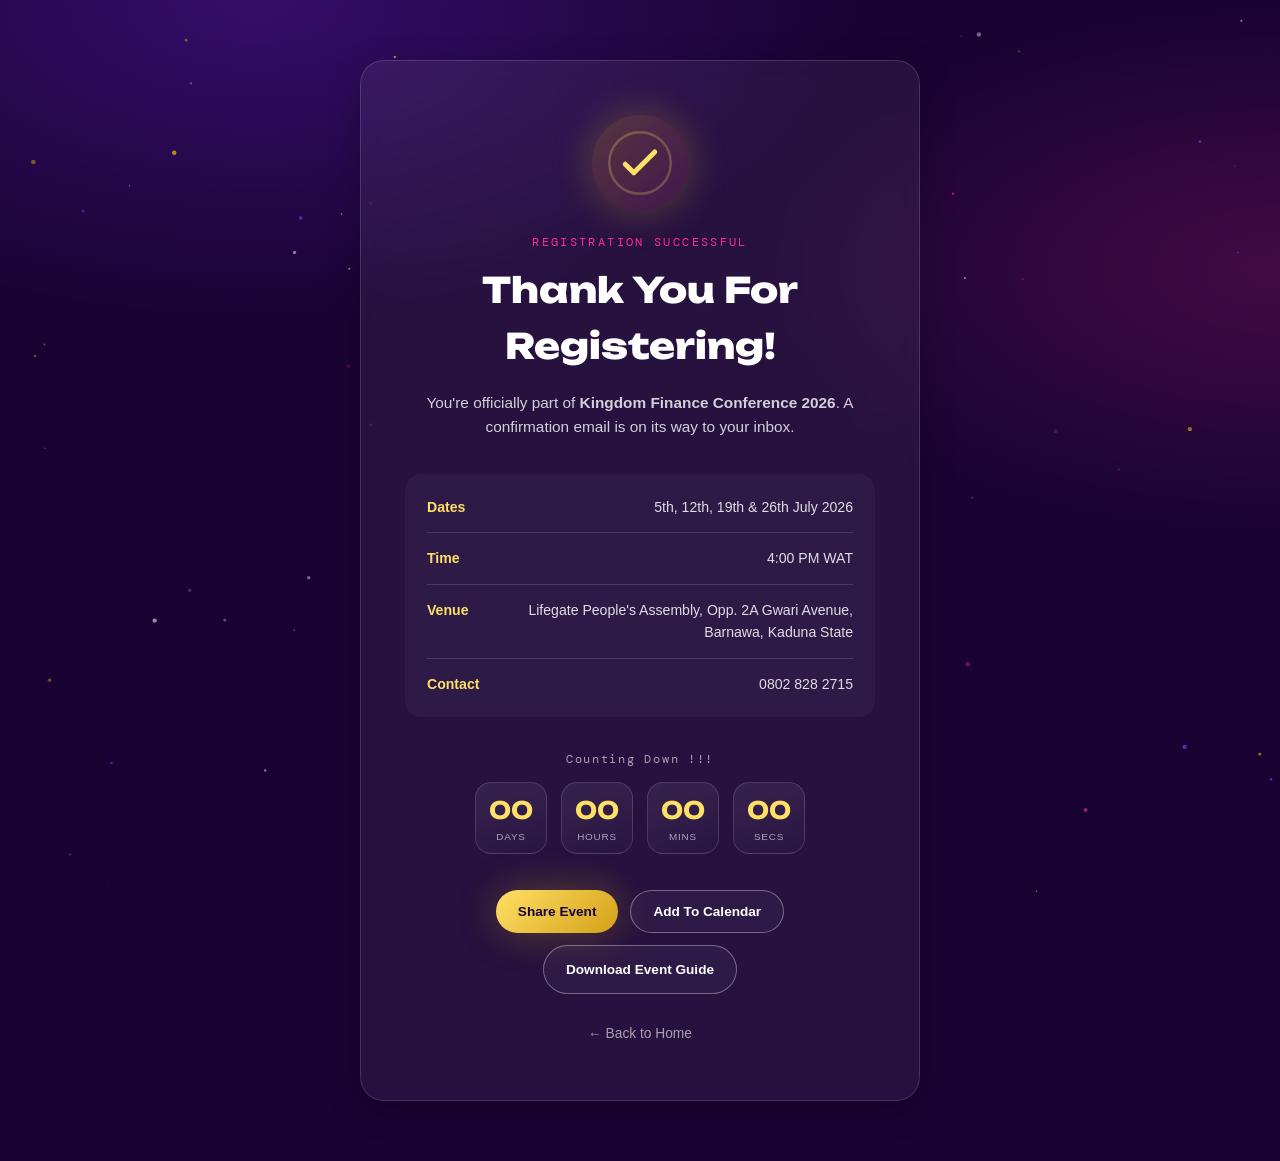
==== thank-you.html @ 5153dd6d "Add files via upload" ====
<!DOCTYPE html>
<html lang="en">
<head>
<meta charset="UTF-8">
<meta name="viewport" content="width=device-width, initial-scale=1.0">
<title>Registration Successful | Kingdom Finance Conference 2026</title>
<meta name="description" content="You're registered for Kingdom Finance Series 2026. See you there!">
<meta name="robots" content="noindex">
<link rel="preconnect" href="https://fonts.googleapis.com">
<link href="https://fonts.googleapis.com/css2?family=Unbounded:wght@400;600;700;800;900&family=Inter:wght@400;500;600;700;800&family=DM+Mono:wght@400;500&display=swap" rel="stylesheet">
<link rel="stylesheet" href="style.css">
<link rel="stylesheet" href="thank-you.css">
</head>
<body>

<canvas id="particleCanvas" aria-hidden="true"></canvas>

<main class="ty-wrap">
  <div class="ty-card glass-card">
    <div class="ty-check" id="tyCheck">
      <svg viewBox="0 0 52 52" width="64" height="64">
        <circle cx="26" cy="26" r="25" fill="none" stroke="currentColor" stroke-width="2" opacity="0.25"/>
        <path id="checkPath" fill="none" stroke="currentColor" stroke-width="4" stroke-linecap="round" stroke-linejoin="round" d="M14 27l7 7 17-17"/>
      </svg>
    </div>

    <p class="ty-eyebrow">REGISTRATION SUCCESSFUL</p>
    <h1 class="ty-title">Thank You For Registering<span id="tyName"></span>!</h1>
    <p class="ty-sub">You're officially part of <strong>Kingdom Finance Conference 2026</strong>. A confirmation email is on its way to your inbox.</p>

    <div class="ty-details">
      <div class="ty-detail-row">
        <span class="ty-label">Dates</span>
        <span class="ty-value">5th, 12th, 19th &amp; 26th July 2026</span>
      </div>
      <div class="ty-detail-row">
        <span class="ty-label">Time</span>
        <span class="ty-value">4:00 PM WAT</span>
      </div>
      <div class="ty-detail-row">
        <span class="ty-label">Venue</span>
        <span class="ty-value">Lifegate People's Assembly, Opp. 2A Gwari Avenue, Barnawa, Kaduna State</span>
      </div>
      <div class="ty-detail-row">
        <span class="ty-label">Contact</span>
        <span class="ty-value">0802 828 2715</span>
      </div>
    </div>

    <div class="ty-countdown">
      <p class="countdown-label">Counting Down !!!</p>
      <div class="countdown-grid">
        <div class="countdown-cell"><span id="cdDays">00</span><small>Days</small></div>
        <div class="countdown-cell"><span id="cdHours">00</span><small>Hours</small></div>
        <div class="countdown-cell"><span id="cdMins">00</span><small>Mins</small></div>
        <div class="countdown-cell"><span id="cdSecs">00</span><small>Secs</small></div>
      </div>
    </div>

    <div class="ty-actions">
      <button class="btn btn-primary" id="shareBtn">Share Event</button>
      <button class="btn btn-ghost" id="calendarBtn">Add To Calendar</button>
      <a class="btn btn-ghost" id="guideBtn" href="#">Download Event Guide</a>
    </div>

    <a href="index.html" class="ty-back">← Back to Home</a>
  </div>
</main>

<script src="script.js"></script>
<script src="thank-you.js"></script>
</body>
</html>
---- style.css ----
/* ============================================================
   KINGDOM FINANCE SERIES 2026 — STYLE SYSTEM
   Templebreed International
   Palette: Deep Royal Purple, Electric Violet, Bright Gold,
            Neon Pink, White
   ============================================================ */

:root{
  --royal-purple: #2A0A52;
  --royal-purple-deep: #190333;
  --electric-violet: #6E1FCE;
  --electric-violet-2: #8A3FFC;
  --gold: #FFD400;
  --gold-soft: #FFE066;
  --gold-deep: #D4A017;
  --neon-pink: #FF2E92;
  --white: #FFFFFF;
  --ink: #15052B;
  --glass-bg: rgba(255,255,255,0.06);
  --glass-border: rgba(255,255,255,0.14);

  --font-display: 'Unbounded', sans-serif;
  --font-body: 'Inter', sans-serif;
  --font-mono: 'DM Mono', monospace;

  --radius-lg: 24px;
  --radius-md: 16px;
  --radius-sm: 10px;

  --shadow-glow-gold: 0 0 40px rgba(255,212,0,0.25);
  --shadow-glow-pink: 0 0 50px rgba(255,46,146,0.25);
  --ease: cubic-bezier(.16,1,.3,1);
}

*{ margin:0; padding:0; box-sizing:border-box; }

html{ scroll-behavior:smooth; }

body{
  font-family: var(--font-body);
  background: var(--royal-purple-deep);
  color: var(--white);
  overflow-x: hidden;
  line-height:1.6;
}

@media (prefers-reduced-motion: reduce){
  *{ animation-duration:.001ms !important; animation-iteration-count:1 !important; transition-duration:.001ms !important; scroll-behavior:auto !important; }
}

a{ color:inherit; text-decoration:none; }
ul{ list-style:none; }
img{ max-width:100%; display:block; }
button{ font-family:inherit; cursor:pointer; border:none; background:none; color:inherit; }
input, select, textarea{ font-family:inherit; }
:focus-visible{ outline:2px solid var(--gold); outline-offset:3px; }

.container{ max-width:1180px; margin:0 auto; padding:0 24px; }

/* ============ BACKGROUND PARTICLE CANVAS ============ */
#particleCanvas{
  position:fixed; inset:0; width:100%; height:100%;
  z-index:0; pointer-events:none;
  background:
    radial-gradient(ellipse 80% 60% at 20% 0%, rgba(110,31,206,0.35), transparent 60%),
    radial-gradient(ellipse 70% 50% at 100% 30%, rgba(255,46,146,0.18), transparent 60%),
    var(--royal-purple-deep);
}

main, .site-header, .site-footer{ position:relative; z-index:1; }

/* ============ LOADER ============ */
#loader{
  position:fixed; inset:0; z-index:9999;
  background: radial-gradient(ellipse at 50% 30%, var(--royal-purple) 0%, var(--royal-purple-deep) 70%);
  display:flex; align-items:center; justify-content:center;
  transition: opacity .8s var(--ease), visibility .8s var(--ease);
}
#loader.loaded{ opacity:0; visibility:hidden; }
.loader-inner{ text-align:center; }
.loader-crest{ margin-bottom:18px; animation: floaty 2.4s ease-in-out infinite; }
@keyframes floaty{ 0%,100%{ transform:translateY(0); } 50%{ transform:translateY(-8px); } }
.loader-eyebrow{ font-family:var(--font-mono); font-size:.7rem; letter-spacing:.2em; color:var(--gold-soft); margin-bottom:8px; }
.loader-text{ font-family:var(--font-display); font-size:1rem; font-weight:600; max-width:320px; margin:0 auto 18px; }
.dots span{ animation: blink 1.4s infinite; opacity:0; }
.dots span:nth-child(2){ animation-delay:.2s; }
.dots span:nth-child(3){ animation-delay:.4s; }
@keyframes blink{ 0%,100%{ opacity:0; } 50%{ opacity:1; } }
.loader-bar{ width:220px; height:3px; background:rgba(255,255,255,.15); border-radius:99px; margin:0 auto; overflow:hidden; }
.loader-bar-fill{ height:100%; width:0%; background:linear-gradient(90deg,var(--gold-deep),var(--gold)); transition: width .3s linear; }

/* ============ NAVIGATION ============ */
.site-header{
  position:fixed; top:0; left:0; right:0; z-index:500;
  transition: background .35s var(--ease), box-shadow .35s var(--ease), padding .35s var(--ease);
  padding:18px 0;
}
.site-header.scrolled{
  background: rgba(21,5,43,0.78);
  backdrop-filter: blur(16px);
  box-shadow: 0 4px 30px rgba(0,0,0,.35);
  padding:10px 0;
}
.navbar{
  max-width:1180px; margin:0 auto; padding:0 24px;
  display:flex; align-items:center; justify-content:space-between;
}
.brand{ display:flex; align-items:center; gap:10px; font-family:var(--font-display); }
.brand-mark{
  display:inline-flex; align-items:center; justify-content:center;
  width:38px; height:38px; border-radius:10px;
  background: linear-gradient(135deg, var(--gold-soft), var(--gold-deep));
  color: var(--royal-purple-deep); font-weight:800; font-size:.8rem;
}
.brand-text{ font-size:.78rem; font-weight:700; letter-spacing:.04em; }
.brand-text em{ font-style:normal; color:var(--gold-soft); }

.nav-links{ display:flex; align-items:center; gap:28px; }
.nav-link{ font-size:.88rem; font-weight:500; color:rgba(255,255,255,.85); position:relative; padding:4px 0; transition:color .25s; }
.nav-link::after{ content:''; position:absolute; left:0; bottom:-4px; width:0; height:2px; background:var(--gold); transition:width .3s var(--ease); }
.nav-link:hover, .nav-link.active-link{ color:var(--white); }
.nav-link:hover::after, .nav-link.active-link::after{ width:100%; }
.nav-cta{
  background: linear-gradient(135deg, var(--neon-pink), var(--electric-violet));
  padding:9px 20px !important; border-radius:99px; font-weight:700;
  box-shadow: 0 4px 18px rgba(255,46,146,.35);
}
.nav-cta::after{ display:none; }

.hamburger{ display:none; flex-direction:column; gap:5px; padding:6px; }
.hamburger span{ width:24px; height:2px; background:var(--white); border-radius:2px; transition:.3s; }

@media (max-width: 880px){
  .hamburger{ display:flex; }
  .nav-links{
    position:fixed; top:0; right:-100%; height:100vh; width:78%; max-width:320px;
    background: rgba(21,5,43,0.97); backdrop-filter:blur(20px);
    flex-direction:column; justify-content:center; gap:28px;
    transition:right .4s var(--ease); padding:40px;
  }
  .nav-links.open{ right:0; }
  .nav-cta{ display:inline-block; }
}

/* ============ BUTTONS ============ */
.btn{
  display:inline-flex; align-items:center; justify-content:center; gap:8px;
  padding:15px 32px; border-radius:99px; font-weight:700; font-size:.92rem;
  transition: transform .25s var(--ease), box-shadow .25s var(--ease), opacity .25s;
  cursor:pointer;
}
.btn-primary{
  background: linear-gradient(135deg, var(--gold-soft), var(--gold-deep));
  color: var(--royal-purple-deep);
  box-shadow: var(--shadow-glow-gold);
}
.btn-primary:hover{ transform: translateY(-3px); box-shadow:0 10px 40px rgba(255,212,0,.4); }
.btn-ghost{
  border:1.5px solid rgba(255,255,255,.35); color:var(--white); background:rgba(255,255,255,.04);
}
.btn-ghost:hover{ border-color:var(--gold-soft); background:rgba(255,255,255,.08); transform: translateY(-3px); }

/* ============ GLASS CARD ============ */
.glass-card{
  background: var(--glass-bg);
  border: 1px solid var(--glass-border);
  border-radius: var(--radius-lg);
  backdrop-filter: blur(14px);
  box-shadow: 0 8px 32px rgba(0,0,0,.25);
}

/* ============ HERO ============ */
.hero{
  position:relative; min-height:100vh; display:flex; flex-direction:column;
  align-items:center; justify-content:center; text-align:center;
  padding:140px 24px 80px; overflow:hidden;
}
.hero-bg{ position:absolute; inset:0; z-index:-1; }
.hero-glow{ position:absolute; border-radius:50%; filter:blur(80px); opacity:.55; }
.glow-1{ width:480px; height:480px; background:var(--electric-violet); top:-160px; left:-120px; animation: drift1 16s ease-in-out infinite; }
.glow-2{ width:420px; height:420px; background:var(--neon-pink); bottom:-140px; right:-100px; animation: drift2 18s ease-in-out infinite; }
.glow-3{ width:360px; height:360px; background:var(--gold-deep); top:30%; right:10%; opacity:.25; animation: drift1 22s ease-in-out infinite reverse; }
@keyframes drift1{ 0%,100%{ transform:translate(0,0); } 50%{ transform:translate(40px,30px); } }
@keyframes drift2{ 0%,100%{ transform:translate(0,0); } 50%{ transform:translate(-30px,-40px); } }
.hero-grid{
  position:absolute; inset:0;
  background-image: linear-gradient(rgba(255,255,255,.04) 1px, transparent 1px), linear-gradient(90deg, rgba(255,255,255,.04) 1px, transparent 1px);
  background-size: 48px 48px;
  mask-image: radial-gradient(ellipse 60% 50% at 50% 40%, black, transparent);
}

.hero-content{ max-width:900px; position:relative; }
.hero-eyebrow{ font-family:var(--font-mono); letter-spacing:.25em; font-size:.72rem; color:var(--gold-soft); margin-bottom:18px; }
.hero-title{ font-family:var(--font-display); font-weight:800; line-height:.98; }
.hero-title .line{ display:block; font-size:clamp(2.6rem, 9vw, 6rem); }
.gold-text{ background: linear-gradient(135deg, var(--gold-soft), var(--gold-deep)); -webkit-background-clip:text; background-clip:text; color:transparent; }
.series-line{ display:flex; align-items:baseline; justify-content:center; gap:14px; font-size:clamp(2.6rem,9vw,6rem); }
.year-tag{ font-style:normal; font-size:.4em; padding:4px 14px; border:2px solid var(--neon-pink); border-radius:99px; color:var(--neon-pink); }

.hero-subtitle{ margin-top:22px; font-size:clamp(1.05rem,2.4vw,1.35rem); color:rgba(255,255,255,.88); font-weight:500; }

.hero-meta{ display:flex; flex-wrap:wrap; justify-content:center; gap:14px; margin-top:34px; }
.meta-pill{
  display:flex; flex-direction:column; gap:2px; padding:12px 20px;
  background:var(--glass-bg); border:1px solid var(--glass-border); border-radius:var(--radius-md);
  backdrop-filter:blur(10px); min-width:170px;
}
.meta-label{ font-family:var(--font-mono); font-size:.62rem; letter-spacing:.15em; color:var(--gold-soft); }
.meta-value{ font-size:.88rem; font-weight:600; }

.hero-cta-row{ display:flex; gap:16px; justify-content:center; margin-top:36px; flex-wrap:wrap; }

.countdown{ margin-top:50px; }
.countdown-label{ font-family:var(--font-mono); font-size:.72rem; letter-spacing:.15em; color:rgba(255,255,255,.6); margin-bottom:12px; }
.countdown-grid{ display:flex; gap:14px; justify-content:center; }
.countdown-cell{
  display:flex; flex-direction:column; align-items:center; justify-content:center;
  width:72px; height:72px; border-radius:var(--radius-md);
  background:linear-gradient(160deg, rgba(255,255,255,.08), rgba(255,255,255,.02));
  border:1px solid var(--glass-border);
}
.countdown-cell span{ font-family:var(--font-display); font-size:1.5rem; font-weight:700; color:var(--gold-soft); }
.countdown-cell small{ font-size:.62rem; color:rgba(255,255,255,.6); text-transform:uppercase; letter-spacing:.08em; }

.scroll-cue{ position:absolute; bottom:28px; left:50%; transform:translateX(-50%); }
.scroll-cue span{
  display:block; width:26px; height:42px; border:2px solid rgba(255,255,255,.4); border-radius:99px; position:relative;
}
.scroll-cue span::after{
  content:''; position:absolute; top:6px; left:50%; width:4px; height:8px; background:var(--gold-soft); border-radius:99px; transform:translateX(-50%);
  animation: scrollDot 1.6s infinite;
}
@keyframes scrollDot{ 0%{ opacity:1; top:6px; } 100%{ opacity:0; top:22px; } }

/* ============ SECTION GENERIC ============ */
.section{ padding:110px 0; position:relative; }
.section-eyebrow{ font-family:var(--font-mono); letter-spacing:.22em; font-size:.72rem; color:var(--gold-soft); text-align:center; margin-bottom:14px; }
.section-title{ font-family:var(--font-display); font-weight:700; font-size:clamp(1.8rem,4.2vw,2.8rem); text-align:center; max-width:720px; margin:0 auto 18px; line-height:1.15; }
.section-lead{ text-align:center; max-width:640px; margin:0 auto 50px; color:rgba(255,255,255,.78); font-size:1.02rem; }
.sub-heading{ font-family:var(--font-display); font-size:1.15rem; margin:50px 0 24px; color:var(--gold-soft); text-align:center; }

/* ============ ABOUT ============ */
.about-grid{ display:grid; grid-template-columns:repeat(3,1fr); gap:24px; margin-top:50px; }
.about-card{ padding:32px 28px; transition: transform .3s var(--ease), border-color .3s; }
.about-card:hover{ transform:translateY(-6px); border-color:rgba(255,212,0,.4); }
.about-card h3{ font-family:var(--font-display); font-size:1.1rem; margin-bottom:12px; color:var(--gold-soft); }
.about-card p{ color:rgba(255,255,255,.8); font-size:.95rem; }
@media (max-width:880px){ .about-grid{ grid-template-columns:1fr; } }

/* ============ WHY ATTEND ============ */
.why-grid{ display:grid; grid-template-columns:repeat(3,1fr); gap:22px; margin-top:50px; }
.why-card{
  padding:30px 26px; border-radius:var(--radius-lg);
  background:linear-gradient(160deg, rgba(110,31,206,.18), rgba(255,255,255,.03));
  border:1px solid var(--glass-border);
  opacity:0; transform:translateY(24px); transition: opacity .6s var(--ease), transform .6s var(--ease), border-color .3s;
}
.why-card.in-view{ opacity:1; transform:translateY(0); }
.why-card:hover{ border-color:var(--neon-pink); }
.why-icon{ font-size:2rem; margin-bottom:14px; }
.why-card h3{ font-family:var(--font-display); font-size:1.02rem; margin-bottom:8px; }
.why-card p{ color:rgba(255,255,255,.76); font-size:.9rem; }
@media (max-width:880px){ .why-grid{ grid-template-columns:1fr 1fr; } }
@media (max-width:560px){ .why-grid{ grid-template-columns:1fr; } }

/* ============ SPEAKERS ============ */
.speaker-grid{ display:grid; grid-template-columns:repeat(4,1fr); gap:22px; margin-bottom:10px; }
.speaker-card{ padding:28px 22px; text-align:center; transition: transform .3s var(--ease); }
.speaker-card:hover{ transform:translateY(-8px); }
.speaker-photo{
  position:relative; overflow:hidden;
  width:84px; height:84px; border-radius:50%; margin:0 auto 16px;
  display:flex; align-items:center; justify-content:center;
  font-family:var(--font-display); font-weight:700; font-size:1.4rem; color:var(--white);
  box-shadow: 0 0 0 4px rgba(255,255,255,.08);
}
.speaker-photo img{
  position:absolute; inset:0; width:100%; height:100%; object-fit:cover;
  opacity:0; transition:opacity .35s var(--ease);
}
.speaker-photo img.loaded{ opacity:1; }
.speaker-photo img.loaded ~ .speaker-initials{ opacity:0; }
.speaker-initials{ position:relative; z-index:1; transition:opacity .35s var(--ease); }
.speaker-photo--ap{ background:linear-gradient(135deg,#FFD400,#D4A017); color:var(--royal-purple-deep); }
.speaker-photo--si{ background:linear-gradient(135deg,#6E1FCE,#3A0E70); }
.speaker-photo--ns{ background:linear-gradient(135deg,#FF2E92,#A2106A); }
.speaker-photo--jo{ background:linear-gradient(135deg,#3FA7FF,#1C4F8C); }
.speaker-photo--jr{ background:linear-gradient(135deg,#FFE066,#D4A017); color:var(--royal-purple-deep); }
.speaker-photo--jw{ background:linear-gradient(135deg,#6FE2A6,#1C8C5B); }
.speaker-photo--su{ background:linear-gradient(135deg,#FF8FD0,#C2287F); }
.speaker-card h4{ font-family:var(--font-display); font-size:1rem; margin-bottom:4px; }
.speaker-title{ font-size:.78rem; color:var(--gold-soft); margin-bottom:10px; }
.speaker-bio{ font-size:.85rem; color:rgba(255,255,255,.72); }
@media (max-width:980px){ .speaker-grid{ grid-template-columns:repeat(2,1fr); } }
@media (max-width:560px){ .speaker-grid{ grid-template-columns:1fr; } }

/* ============ SCHEDULE / TIMELINE ============ */
.timeline{ position:relative; max-width:760px; margin:50px auto 0; }
.timeline-line{ position:absolute; left:24px; top:0; bottom:0; width:2px; background:linear-gradient(180deg, var(--gold-deep), var(--electric-violet)); }
.timeline-item{ position:relative; padding-left:70px; margin-bottom:30px; opacity:0; transform:translateX(-20px); transition: opacity .6s var(--ease), transform .6s var(--ease); }
.timeline-item.in-view{ opacity:1; transform:translateX(0); }
.timeline-dot{
  position:absolute; left:0; top:0; width:48px; height:48px; border-radius:50%;
  background:linear-gradient(135deg,var(--gold-soft),var(--gold-deep)); color:var(--royal-purple-deep);
  display:flex; align-items:center; justify-content:center; font-family:var(--font-display); font-weight:800;
  box-shadow:var(--shadow-glow-gold);
}
.timeline-card{ padding:22px 26px; }
.timeline-date{ font-family:var(--font-mono); font-size:.74rem; color:var(--neon-pink); letter-spacing:.05em; }
.timeline-card h4{ font-family:var(--font-display); font-size:1.1rem; margin:6px 0; }
.timeline-card p{ font-size:.88rem; color:rgba(255,255,255,.75); }

/* ============ TESTIMONIALS ============ */
.testimonial-carousel{ max-width:680px; margin:40px auto 0; position:relative; overflow:hidden; }
.testimonial-track{ display:flex; transition: transform .5s var(--ease); }
.testimonial-card{ min-width:100%; padding:40px; text-align:center; }
.testimonial-quote{ font-size:1.1rem; font-style:italic; margin-bottom:18px; color:rgba(255,255,255,.92); }
.testimonial-name{ color:var(--gold-soft); font-weight:600; font-size:.9rem; }
.testimonial-dots{ display:flex; justify-content:center; gap:8px; margin-top:24px; }
.testimonial-dots button{ width:9px; height:9px; border-radius:50%; background:rgba(255,255,255,.25); }
.testimonial-dots button.active{ background:var(--gold-soft); }

/* ============ REGISTER FORM ============ */
.register-wrap{ max-width:760px; margin:0 auto; padding:44px; }
.form-row{ display:grid; grid-template-columns:1fr 1fr; gap:20px; }
.form-group{ margin-bottom:22px; display:flex; flex-direction:column; gap:8px; }
.form-group label{ font-size:.86rem; font-weight:600; color:rgba(255,255,255,.9); }
.req{ color:var(--neon-pink); }
.form-group input, .form-group select, .form-group textarea{
  padding:13px 16px; border-radius:var(--radius-sm); border:1px solid var(--glass-border);
  background:rgba(255,255,255,.06); color:var(--white); font-size:.92rem;
  transition: border-color .25s, background .25s;
}
.form-group input::placeholder, .form-group textarea::placeholder{ color:rgba(255,255,255,.4); }
.form-group input:focus, .form-group select:focus, .form-group textarea:focus{ border-color:var(--gold-soft); background:rgba(255,255,255,.1); }
.form-group select option{ color:#111; }
.form-group.error input, .form-group.error select, .form-group.error textarea{ border-color:var(--neon-pink); }
.error-msg{ font-size:.76rem; color:var(--neon-pink); min-height:14px; }

.radio-group{ display:flex; gap:10px; flex-wrap:wrap; }
.radio-pill{ display:flex; align-items:center; gap:6px; padding:9px 16px; border-radius:99px; border:1px solid var(--glass-border); background:rgba(255,255,255,.05); font-size:.85rem; cursor:pointer; }
.radio-pill input{ accent-color:var(--gold); }

.btn-submit{ width:100%; position:relative; margin-top:10px; }
.btn-submit .btn-spinner{ display:none; width:18px; height:18px; border:2.5px solid rgba(42,10,82,.3); border-top-color:var(--royal-purple-deep); border-radius:50%; animation:spin .7s linear infinite; }
.btn-submit.loading .btn-text{ opacity:0; }
.btn-submit.loading .btn-spinner{ display:block; position:absolute; }
@keyframes spin{ to{ transform:rotate(360deg); } }
.form-note{ text-align:center; font-size:.78rem; color:rgba(255,255,255,.55); margin-top:16px; }
.form-banner{
  text-align:center; font-size:.88rem; font-weight:600; padding:13px 18px; border-radius:var(--radius-sm);
  background:rgba(255,46,146,.12); border:1px solid rgba(255,46,146,.4); color:#FFD9EB; margin-bottom:18px;
}
.form-banner.success{
  background:rgba(255,212,0,.1); border-color:rgba(255,212,0,.4); color:var(--gold-soft);
}

@media (max-width:700px){ .form-row{ grid-template-columns:1fr; } .register-wrap{ padding:28px; } }

/* Success overlay (in-page) */
.success-overlay{
  position:fixed; inset:0; z-index:9000; display:flex; align-items:center; justify-content:center;
  background:rgba(15,4,30,.88); backdrop-filter:blur(8px); opacity:0; pointer-events:none; transition:opacity .4s;
}
.success-overlay.show{ opacity:1; pointer-events:all; }
.success-box{ text-align:center; padding:50px 40px; max-width:380px; }
.success-check{ width:72px; height:72px; margin:0 auto 20px; border-radius:50%; background:linear-gradient(135deg,var(--gold-soft),var(--gold-deep)); display:flex; align-items:center; justify-content:center; font-size:2rem; color:var(--royal-purple-deep); animation:popIn .5s var(--ease); }
@keyframes popIn{ 0%{ transform:scale(0); } 70%{ transform:scale(1.15); } 100%{ transform:scale(1); } }

/* ============ FAQ ============ */
.faq-list{ max-width:720px; margin:40px auto 0; display:flex; flex-direction:column; gap:14px; }
.faq-item{ overflow:hidden; }
.faq-question{
  width:100%; display:flex; justify-content:space-between; align-items:center;
  padding:20px 26px; font-size:.96rem; font-weight:600; text-align:left;
}
.faq-toggle{ font-size:1.3rem; color:var(--gold-soft); transition:transform .3s; }
.faq-item.open .faq-toggle{ transform:rotate(45deg); }
.faq-answer{ max-height:0; overflow:hidden; transition:max-height .35s var(--ease); }
.faq-answer p{ padding:0 26px 20px; color:rgba(255,255,255,.78); font-size:.9rem; }

/* ============ CONTACT ============ */
.contact-grid{ display:grid; grid-template-columns:1fr 1fr; gap:24px; margin-top:50px; align-items:start; }
.contact-info{ display:flex; flex-direction:column; gap:16px; }
.contact-row{ display:flex; gap:16px; align-items:flex-start; padding:20px 24px; }
.contact-icon{ font-size:1.4rem; }
.contact-row strong{ font-size:.9rem; display:block; margin-bottom:4px; }
.contact-row p{ font-size:.88rem; color:rgba(255,255,255,.78); }
.social-row{ display:flex; gap:10px; margin-top:6px; }
.social-pill{ padding:9px 18px; border-radius:99px; border:1px solid var(--glass-border); font-size:.82rem; transition: background .25s, border-color .25s; }
.social-pill:hover{ background:rgba(255,255,255,.08); border-color:var(--gold-soft); }
.contact-map{ overflow:hidden; padding:0; }
.contact-map iframe{ display:block; filter:grayscale(.15) contrast(1.05); }
@media (max-width:880px){ .contact-grid{ grid-template-columns:1fr; } }

/* ============ FOOTER ============ */
.site-footer{ padding:50px 0 30px; text-align:center; border-top:1px solid var(--glass-border); }
.footer-inner p{ font-size:.85rem; color:rgba(255,255,255,.6); margin-bottom:4px; }
.footer-brand{ font-family:var(--font-display); font-size:1.05rem; font-weight:700; color:var(--white); margin-bottom:10px; }
.footer-brand em{ font-style:normal; color:var(--gold-soft); }
.footer-copy{ margin-top:10px; font-size:.75rem; color:rgba(255,255,255,.4); }

/* Background example (optional) */
body {
 
  font-family: Arial, sans-serif;
}

/* Link styling */
.creator-link {
  color: rgb(231, 9, 9);
  text-decoration: none;
  font-weight: bold;
  transition: 0.3s ease;
}

/* Hover effect */
.creator-link:hover {
  color: black;
  background-color: rgb(213, 223, 15);
  padding: 3px 6px;
  border-radius: 4px;
}

/* Optional visited state */
.creator-link:visited {
  color: rgb(138, 77, 77);
}

/* ============ BACK TO TOP ============ */
#backToTop{
  position:fixed; bottom:26px; right:26px; width:48px; height:48px; border-radius:50%;
  background:linear-gradient(135deg,var(--gold-soft),var(--gold-deep)); color:var(--royal-purple-deep);
  font-size:1.2rem; font-weight:700; box-shadow:var(--shadow-glow-gold);
  opacity:0; pointer-events:none; transform:translateY(10px); transition:opacity .3s, transform .3s;
  z-index:400;
}
#backToTop.show{ opacity:1; pointer-events:all; transform:translateY(0); }

/* ============ REVEAL ANIMATION (generic) ============ */
.reveal{ opacity:0; transform:translateY(20px); transition:opacity .6s var(--ease), transform .6s var(--ease); }
.reveal.in-view{ opacity:1; transform:translateY(0); }

@media (max-width:600px){
  .section{ padding:70px 0; }
  .hero{ padding:120px 18px 60px; }
}
---- thank-you.css ----
/* ============================================================
   THANK-YOU PAGE STYLES — extends style.css
   ============================================================ */

body{ min-height:100vh; }

.ty-wrap{
  min-height:100vh; display:flex; align-items:center; justify-content:center;
  padding:60px 20px; position:relative; z-index:1;
}

.ty-card{
  max-width:560px; width:100%; padding:54px 44px; text-align:center;
  animation: tyEnter .7s var(--ease);
}
@keyframes tyEnter{ from{ opacity:0; transform:translateY(24px); } to{ opacity:1; transform:translateY(0); } }

.ty-check{
  width:96px; height:96px; margin:0 auto 22px; border-radius:50%;
  display:flex; align-items:center; justify-content:center;
  background:linear-gradient(135deg, rgba(255,212,0,.18), rgba(255,46,146,.12));
  color:var(--gold-soft);
  box-shadow: var(--shadow-glow-gold);
}
#checkPath{ stroke-dasharray:40; stroke-dashoffset:40; animation: drawCheck 0.8s var(--ease) 0.3s forwards; }
@keyframes drawCheck{ to{ stroke-dashoffset:0; } }

.ty-eyebrow{ font-family:var(--font-mono); letter-spacing:.2em; font-size:.74rem; color:var(--neon-pink); margin-bottom:10px; }
.ty-title{ font-family:var(--font-display); font-weight:800; font-size:clamp(1.6rem,5vw,2.2rem); margin-bottom:16px; }
.ty-sub{ color:rgba(255,255,255,.8); font-size:.96rem; margin-bottom:34px; }

.ty-details{ text-align:left; background:rgba(255,255,255,.04); border-radius:var(--radius-md); padding:8px 22px; margin-bottom:34px; }
.ty-detail-row{ display:flex; justify-content:space-between; gap:16px; padding:14px 0; border-bottom:1px solid var(--glass-border); font-size:.88rem; }
.ty-detail-row:last-child{ border-bottom:none; }
.ty-label{ color:var(--gold-soft); font-weight:600; flex-shrink:0; }
.ty-value{ text-align:right; color:rgba(255,255,255,.85); }

.ty-countdown{ margin-bottom:36px; }

.ty-actions{ display:flex; flex-wrap:wrap; gap:12px; justify-content:center; margin-bottom:26px; }
.ty-actions .btn{ padding:13px 22px; font-size:.85rem; }

.ty-back{ display:inline-block; color:rgba(255,255,255,.6); font-size:.86rem; transition:color .25s; }
.ty-back:hover{ color:var(--gold-soft); }

@media (max-width:480px){
  .ty-card{ padding:38px 24px; }
  .ty-actions{ flex-direction:column; }
  .ty-actions .btn{ width:100%; }
}
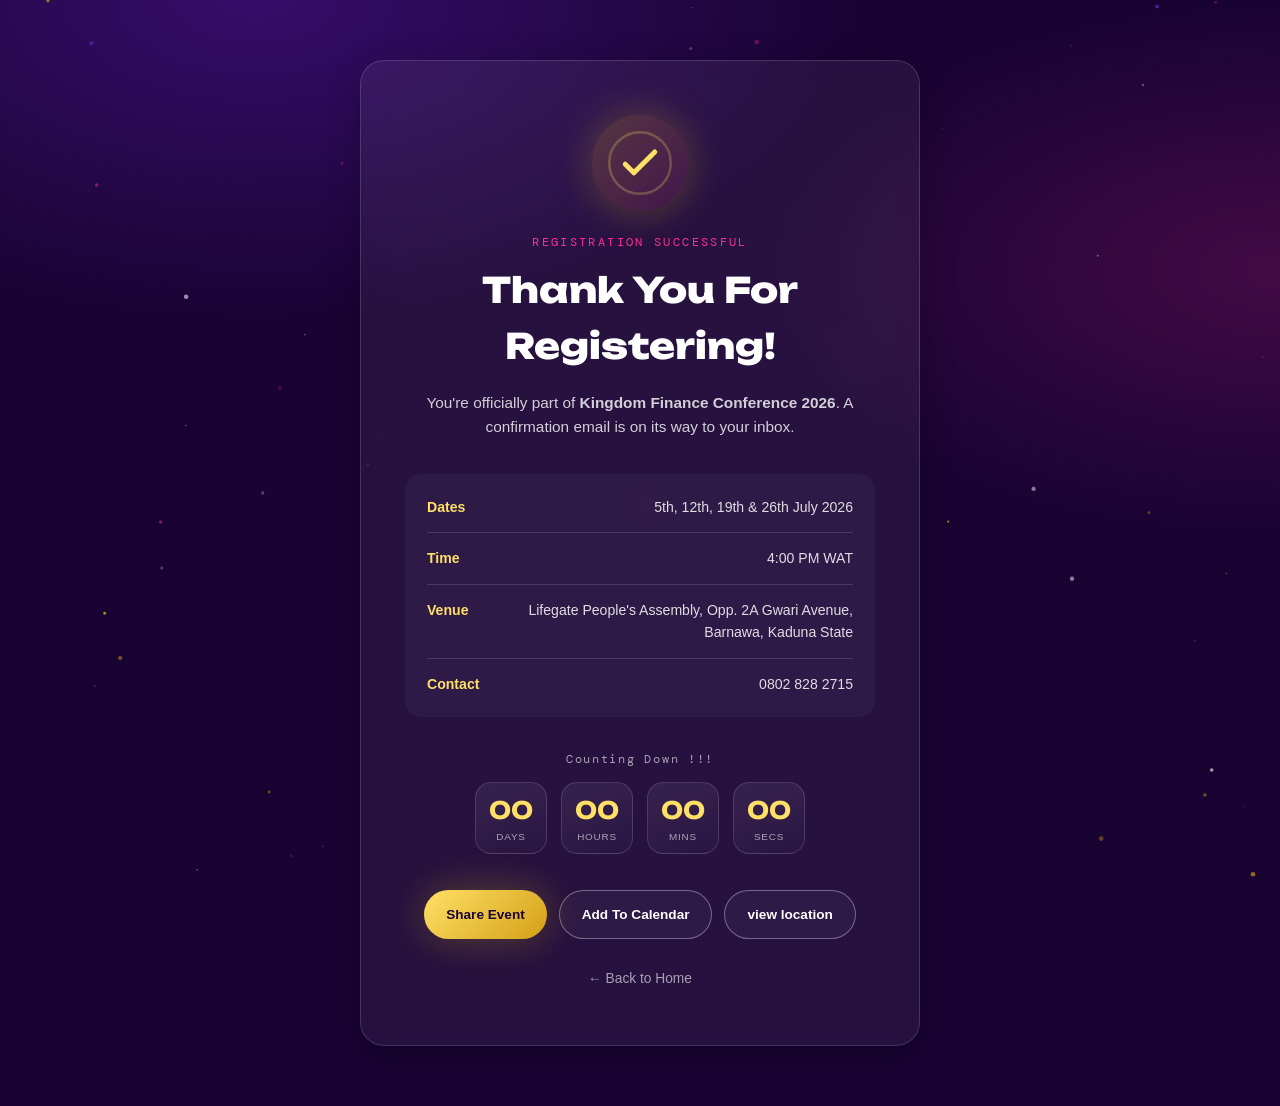
==== commit 39843b28: "Change download link text to 'view location'" ====
--- a/thank-you.html
+++ b/thank-you.html
@@ -60,7 +60,7 @@
     <div class="ty-actions">
       <button class="btn btn-primary" id="shareBtn">Share Event</button>
       <button class="btn btn-ghost" id="calendarBtn">Add To Calendar</button>
-      <a class="btn btn-ghost" id="guideBtn" href="#">Download Event Guide</a>
+      <a class="btn btn-ghost" id="guideBtn" href="#">view location</a>
     </div>
 
     <a href="index.html" class="ty-back">← Back to Home</a>
--- a/style.css
+++ b/style.css
@@ -265,7 +265,7 @@
 
 /* ============ SPEAKERS ============ */
 .speaker-grid{ display:grid; grid-template-columns:repeat(4,1fr); gap:22px; margin-bottom:10px; }
-.speaker-card{ padding:28px 22px; text-align:center; transition: transform .3s var(--ease); }
+.speaker-card{ padding:28px 22px; text-align:center; transition: transform .3s var(--ease);}
 .speaker-card:hover{ transform:translateY(-8px); }
 .speaker-photo{
   position:relative; overflow:hidden;
@@ -444,4 +444,137 @@
 @media (max-width:600px){
   .section{ padding:70px 0; }
   .hero{ padding:120px 18px 60px; }
-}+}
+
+/* ============================================================
+   ============ ADDITIONAL RESPONSIVE FIXES (NEW) =============
+   Purely additive: tightens up breakpoints already started
+   above and adds coverage for tablet / small-phone sizes
+   without changing any existing rule.
+   ============================================================ */
+
+/* ---------- General container / spacing on small screens ---------- */
+@media (max-width:480px){
+  .container{ padding:0 16px; }
+}
+
+/* ---------- Navbar ---------- */
+@media (max-width:880px){
+  .navbar{ padding:0 16px; }
+  .brand-text{ font-size:.68rem; }
+}
+@media (max-width:420px){
+  .brand-text{ display:none; } /* keep just the mark on very small phones */
+  .nav-links{ width:84%; padding:32px 28px; }
+}
+
+/* ---------- Hero ---------- */
+@media (max-width:768px){
+  .hero{ min-height:auto; padding:130px 18px 70px; }
+  .hero-meta{ gap:10px; }
+  .meta-pill{ min-width:0; flex:1 1 140px; padding:10px 14px; }
+  .hero-cta-row{ width:100%; }
+  .hero-cta-row .btn{ flex:1 1 auto; }
+}
+@media (max-width:480px){
+  .hero-title .line, .series-line{ font-size:clamp(2.1rem, 11vw, 3.2rem); }
+  .series-line{ flex-wrap:wrap; gap:8px; }
+  .hero-subtitle{ font-size:1rem; }
+  .hero-meta{ flex-direction:column; align-items:stretch; }
+  .meta-pill{ width:100%; min-width:0; text-align:center; }
+  .hero-cta-row{ flex-direction:column; }
+  .hero-cta-row .btn{ width:100%; }
+  .countdown-grid{ gap:8px; }
+  .countdown-cell{ width:60px; height:60px; }
+  .countdown-cell span{ font-size:1.2rem; }
+  .scroll-cue{ display:none; }
+}
+
+/* ---------- Section titles ---------- */
+@media (max-width:480px){
+  .section-title{ padding:0 4px; }
+  .section-lead{ padding:0 6px; }
+}
+
+/* ---------- About cards (objectives block has nested headings) ---------- */
+@media (max-width:480px){
+  .about-card{ padding:24px 20px; }
+  .about-card h4{ font-size:.98rem; margin-top:10px; }
+}
+
+/* ---------- Why-attend cards ---------- */
+@media (max-width:480px){
+  .why-card{ padding:24px 20px; }
+}
+
+/* ---------- Speakers ---------- */
+@media (max-width:560px){
+  .speaker-card{ padding:22px 16px; }
+  .speaker-photo{ width:72px; height:72px; }
+}
+
+/* ---------- Schedule / timeline (nested cards on some items) ---------- */
+@media (max-width:600px){
+  .timeline{ margin-top:36px; }
+  .timeline-line{ left:18px; }
+  .timeline-item{ padding-left:54px; }
+  .timeline-dot{ width:38px; height:38px; font-size:.85rem; }
+  .timeline-card{ padding:18px 18px; }
+  .timeline-card h4{ font-size:1rem; }
+  .timeline-card .timeline-item{ padding-left:0; margin-top:14px; margin-bottom:0; }
+}
+@media (max-width:380px){
+  .timeline-item{ padding-left:46px; }
+  .timeline-dot{ width:32px; height:32px; font-size:.78rem; }
+}
+
+/* ---------- Testimonials ---------- */
+@media (max-width:600px){
+  .testimonial-card{ padding:28px 22px; }
+  .testimonial-quote{ font-size:1rem; }
+}
+
+/* ---------- Registration form ---------- */
+@media (max-width:480px){
+  .register-wrap{ padding:20px; }
+  .radio-group{ gap:8px; }
+  .radio-pill{ padding:8px 13px; font-size:.8rem; }
+  .btn-submit{ padding:14px 24px; }
+}
+
+/* ---------- FAQ ---------- */
+@media (max-width:480px){
+  .faq-question{ padding:16px 18px; font-size:.9rem; gap:10px; }
+  .faq-answer p{ padding:0 18px 16px; }
+}
+
+/* ---------- Contact ---------- */
+@media (max-width:480px){
+  .contact-row{ padding:16px 18px; flex-wrap:wrap; }
+  .social-row{ flex-wrap:wrap; }
+  .contact-map iframe{ height:240px; }
+}
+
+/* ---------- Footer ---------- */
+@media (max-width:480px){
+  .site-footer{ padding:40px 0 24px; }
+  .footer-inner{ padding:0 20px; }
+}
+
+/* ---------- Back to top button doesn't overlap content on tiny screens ---------- */
+@media (max-width:480px){
+  #backToTop{ width:42px; height:42px; bottom:18px; right:18px; font-size:1rem; }
+}
+
+/* ---------- Prevent horizontal overflow from long inline nested markup ---------- */
+@media (max-width:600px){
+  .timeline-card, .about-card, .why-card, .speaker-card, .testimonial-card{
+    word-break: break-word;
+  }
+}
+
+/* ---------- Landscape phones: shrink hero so it doesn't dominate viewport ---------- */
+@media (max-height:480px) and (orientation:landscape){
+  .hero{ min-height:auto; padding:110px 24px 50px; }
+  .countdown{ margin-top:28px; }
+}
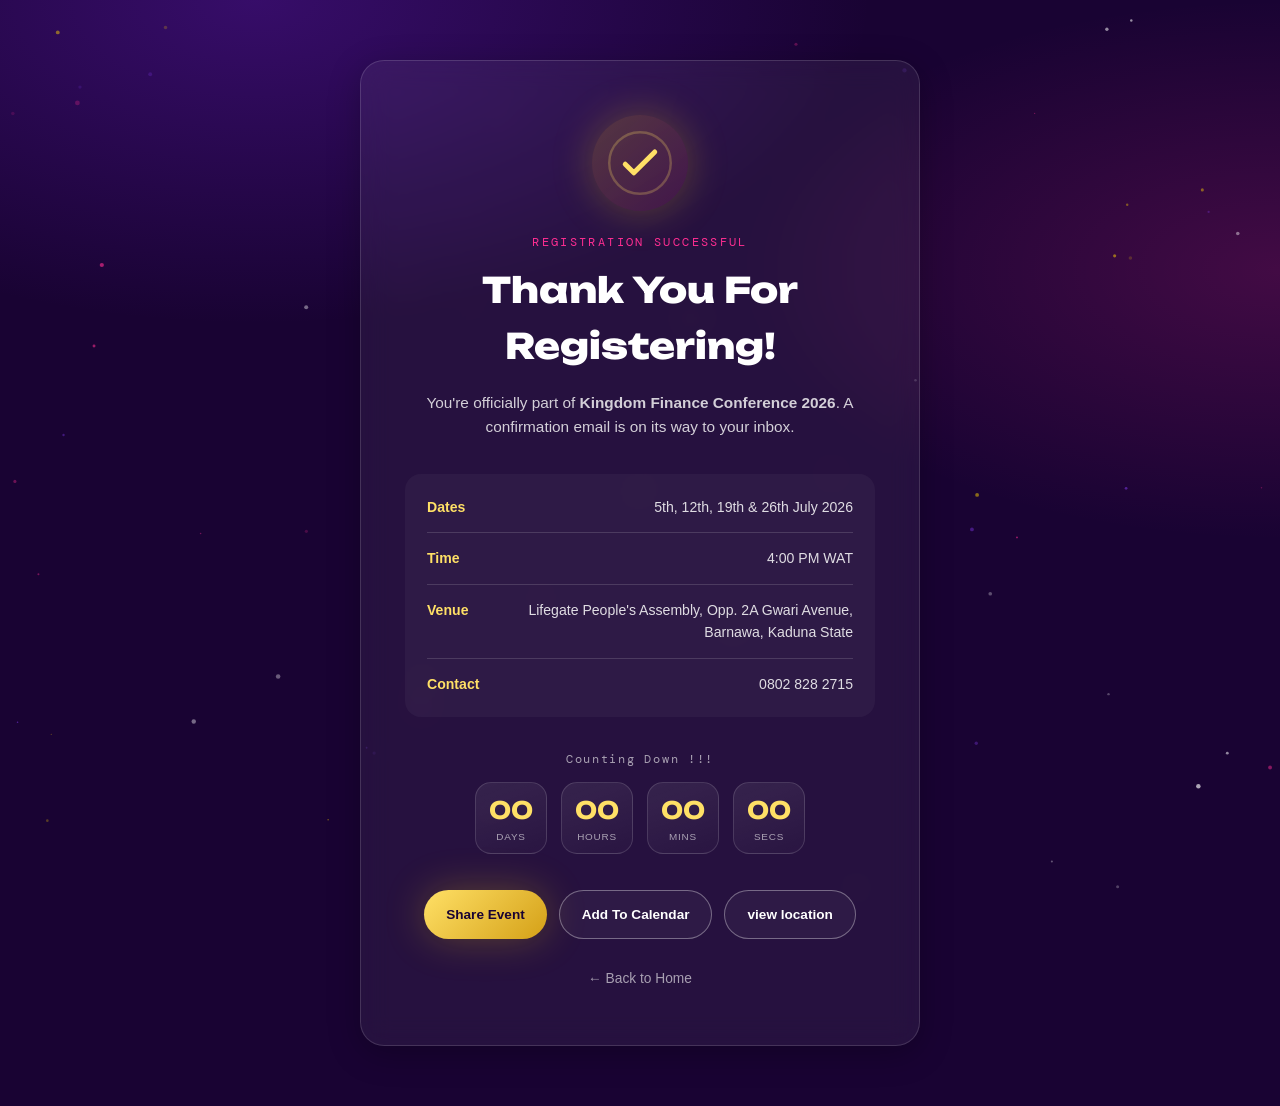
==== commit 530ded1d: "Update location link in thank-you.html" ====
--- a/thank-you.html
+++ b/thank-you.html
@@ -60,7 +60,7 @@
     <div class="ty-actions">
       <button class="btn btn-primary" id="shareBtn">Share Event</button>
       <button class="btn btn-ghost" id="calendarBtn">Add To Calendar</button>
-      <a class="btn btn-ghost" id="guideBtn" href="#">view location</a>
+      <a class="btn btn-ghost" id="guideBtn" href="https://www.google.com/maps?q=Gwari%20Avenue%20Barnawa%20Kaduna&output=embed">view location</a>
     </div>
 
     <a href="index.html" class="ty-back">← Back to Home</a>
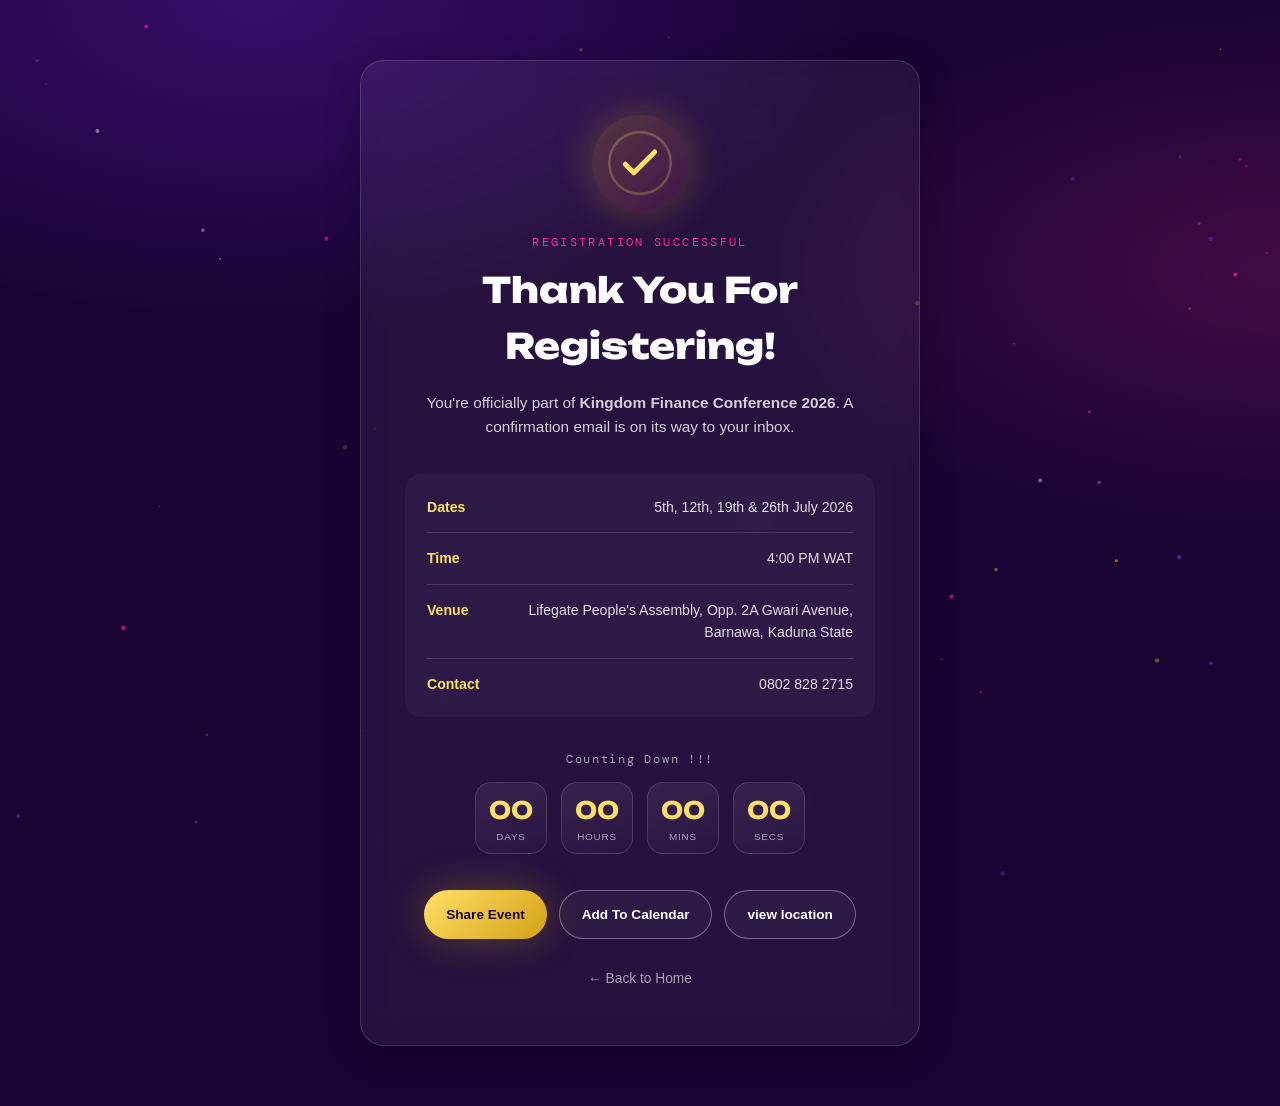
==== commit 10451b19: "Fix view location link in thank-you.html" ====
--- a/thank-you.html
+++ b/thank-you.html
@@ -60,7 +60,7 @@
     <div class="ty-actions">
       <button class="btn btn-primary" id="shareBtn">Share Event</button>
       <button class="btn btn-ghost" id="calendarBtn">Add To Calendar</button>
-      <a class="btn btn-ghost" id="guideBtn" href="https://www.google.com/maps?q=Gwari%20Avenue%20Barnawa%20Kaduna&output=embed">view location</a>
+      <a class="btn btn-ghost"  href="https://www.google.com/maps?q=Gwari%20Avenue%20Barnawa%20Kaduna&output=embed">view location</a>
     </div>
 
     <a href="index.html" class="ty-back">← Back to Home</a>
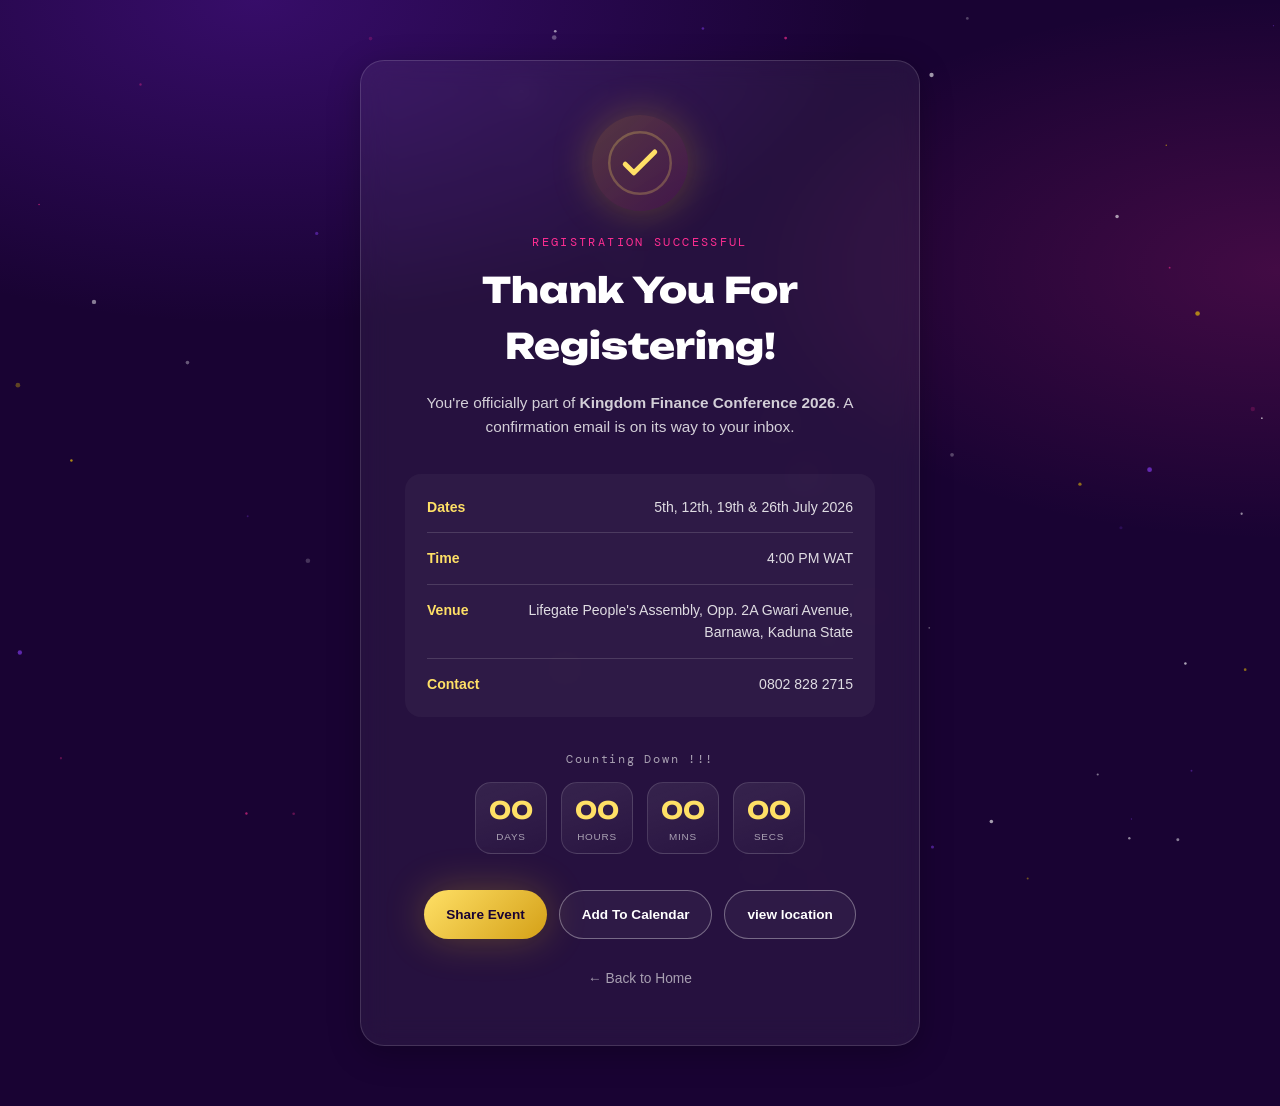
==== commit 4b5cce62: "Update location link to Google Maps" ====
--- a/thank-you.html
+++ b/thank-you.html
@@ -60,7 +60,7 @@
     <div class="ty-actions">
       <button class="btn btn-primary" id="shareBtn">Share Event</button>
       <button class="btn btn-ghost" id="calendarBtn">Add To Calendar</button>
-      <a class="btn btn-ghost"  href="https://www.google.com/maps?q=Gwari%20Avenue%20Barnawa%20Kaduna&output=embed">view location</a>
+      <a class="btn btn-ghost"  href="https://maps.app.goo.gl/851BtaCFP8yDZP8Z7" target="_blank">view location</a>
     </div>
 
     <a href="index.html" class="ty-back">← Back to Home</a>
